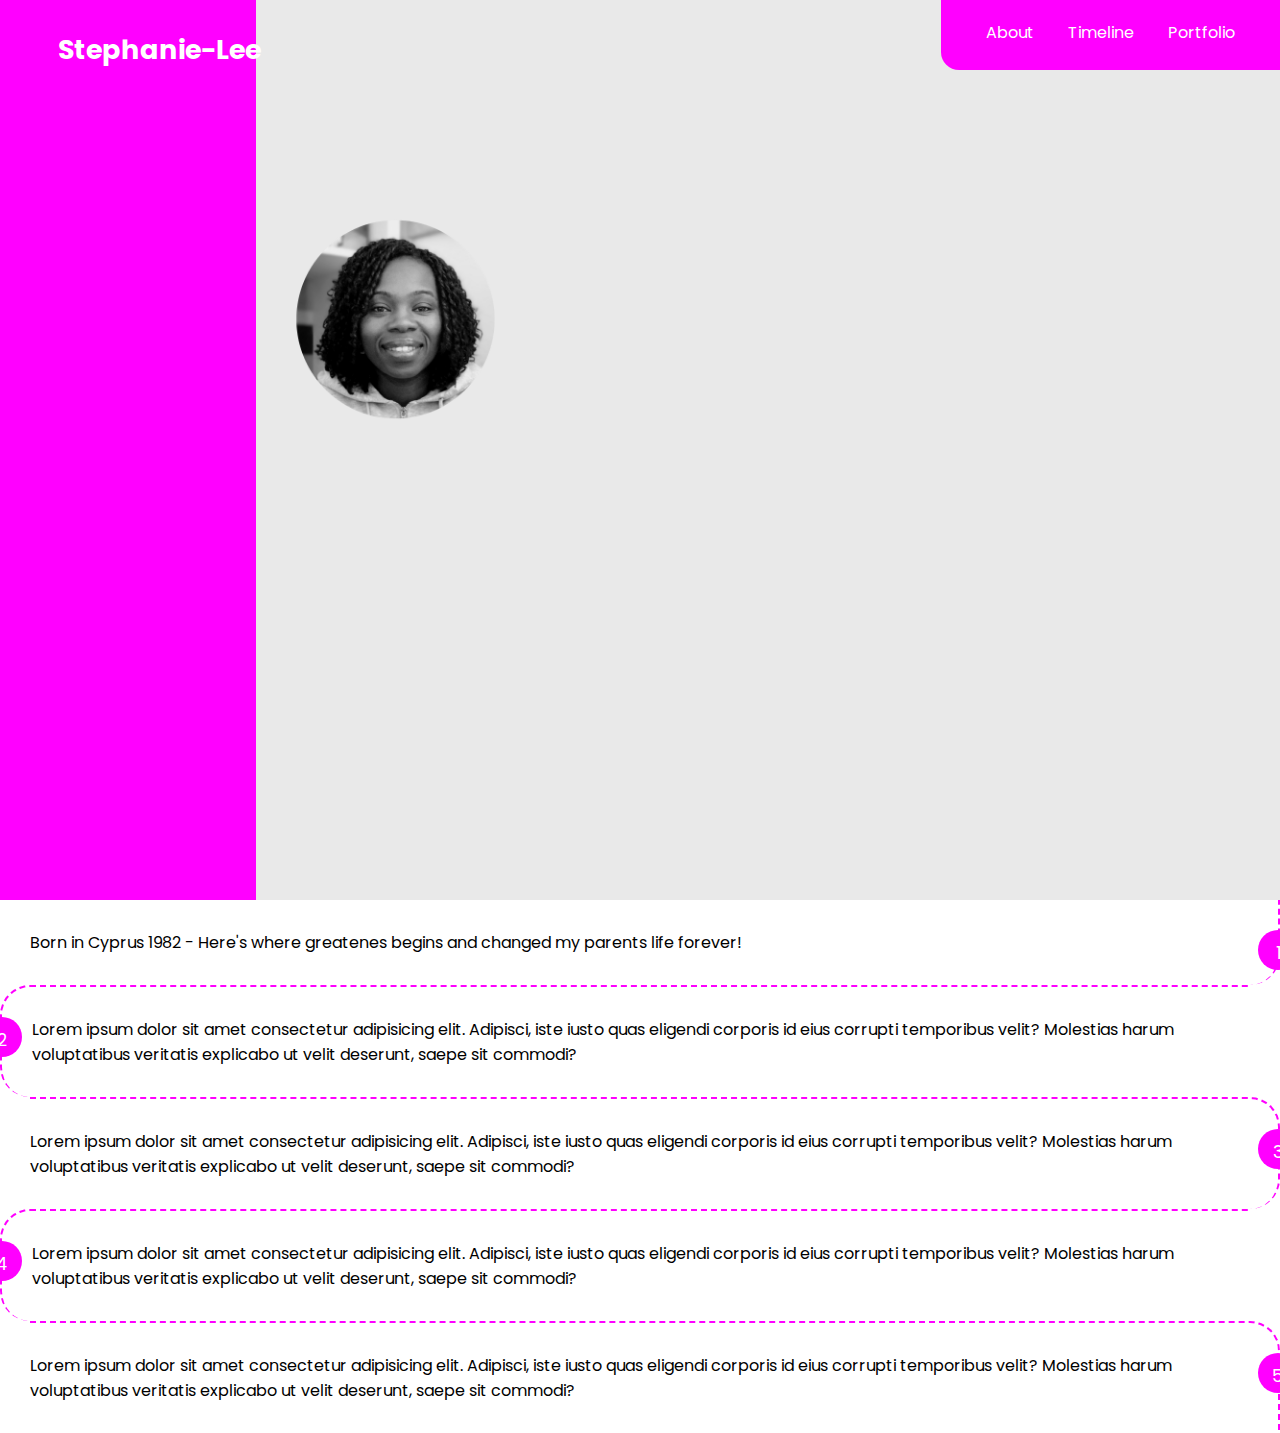
==== index.html @ 44cfae1a "images" ====
<!DOCTYPE html>
<html>
<head>
<meta name="viewpoint" content="with=device-width, initial-scale=1.0">
<title>Stephanie-Lee</title>
<link rel="stylesheet" href="style.css">
</head>
<body>

<div class="header">
<nav>
    <a href="" class="logo">Stephanie-Lee</a>
    <div class="nav-links">
        <ul>
            <li><a href="">About</a></li>
            <li><a href="">Timeline</a></li>
            <li><a href="">Portfolio</a></li>
        </ul>
     </div>
    </nav>

    <div class="left-sidebar"></div>

    <div class="row">
        <div class="left-col">
            <img src="Images/Photo.png" style="float: left; margin-right: 15px;">
        </div>
        <div class="right-col">
        </div>
        </div>
    </div>
</div>
    <div>
    <p>Born in Cyprus 1982 - Here's where greatenes begins and changed my parents life forever!</p>
      <p>Lorem ipsum dolor sit amet consectetur adipisicing elit. Adipisci, iste iusto quas eligendi corporis id eius corrupti temporibus velit? Molestias harum voluptatibus veritatis explicabo ut velit deserunt, saepe sit commodi?</p>
      <p>Lorem ipsum dolor sit amet consectetur adipisicing elit. Adipisci, iste iusto quas eligendi corporis id eius corrupti temporibus velit? Molestias harum voluptatibus veritatis explicabo ut velit deserunt, saepe sit commodi?</p>
      <p>Lorem ipsum dolor sit amet consectetur adipisicing elit. Adipisci, iste iusto quas eligendi corporis id eius corrupti temporibus velit? Molestias harum voluptatibus veritatis explicabo ut velit deserunt, saepe sit commodi?</p>
      <p>Lorem ipsum dolor sit amet consectetur adipisicing elit. Adipisci, iste iusto quas eligendi corporis id eius corrupti temporibus velit? Molestias harum voluptatibus veritatis explicabo ut velit deserunt, saepe sit commodi?</p>
        
      </div>



</body>
</html>
---- style.css ----
@import url('https://fonts.googleapis.com/css2?family=Poppins&display=swap');

body { font-family: 'Poppins', sans-serif; }

*{
  margin: 0;
  padding: 0;
}
.header{
  min-height: 100vh;
  width: 100%;
  background: rgb(233, 233, 233);
  color:#fff;
  position:relative;
}
nav{
  display: flex;
  justify-content: space-between;
  align-items: right;
  position: relative;
  z-index: 1;
}
.logo{
  text-decoration: none;
  color: #fff;
  font-size: 27px;
  font-weight: bold;
  padding-top: 30px;
  padding-left: 4.5%;
}
.nav-links{
  text-align: right;
  background: fuchsia;
  padding: 10px 30px;
  border-bottom-left-radius: 18px;
}
.nav-links ul li{
  list-style: none;
  display: inline-block;
  padding: 10px 15px;
}
.nav-links ul li a{
  color: #fff;
  text-decoration: none;
  font-size: 16px;
}
.left-sidebar{
  width: 20%;
  height: 100%;
  position: absolute;
  left: 0;
  top: 0;
  background: fuchsia;
}
div.pos_right{
  width: 500px;
  margin: auto;
  position: relative;
  left: 50px;

}

.row{
    padding: o 10%;
    display: flex;
    align-items: flex-end;
    justify-content: space-between;
    position: relative;
    margin: 5%;
}

.left-col{
  flex-basis: 40%;
}
.right-col{
  flex-basis: 55%;
}
.left-col img{
  width: 150%;
  height: 90%;
  position: relative;
  cursor: pointer;
}


p {
  border-top: 2px dashed;
  border-color: fuchsia !important;
  margin:0; padding: 30px;
  counter-increment: section;
  position: relative;
}



p:nth-child(even):before {
  content: counter(section);
  right: 100%; 
  margin-right: -20px;
  position: absolute;
  border-radius: 50%;
  padding: 10px;
  height: 20px;
  width: 20px;
  background-color:fuchsia;
  text-align:center;
  color: white;
  font-size: 110%;
}

p:nth-child(odd):before {
  content: counter(section);
  left: 100%; 
  margin-left: -20px;
  position: absolute;
  border-radius: 50%;
  padding: 10px;
  height: 20px;
  width: 20px;
  background-color: fuchsia;
  text-align:center;
  color: white;
  font-size: 110%;
}



p:nth-child(even) {
  border-left: 2px dashed;
  border-top-left-radius: 30px;
  border-bottom-left-radius: 30px;
  margin-right: 30px; 
  padding-right: 0;
}

p:nth-child(odd) {
  border-right: 2px dashed;
  border-top-right-radius: 30px;
  border-bottom-right-radius: 30px;
  margin-left: 30px; 
  padding-left: 0;
}

p:first-child {
  border-top: 0;
  border-top-right-radius:0;
  border-top-left-radius:0;
}

p:last-child {
  border-bottom-right-radius:0;
  border-bottom-left-radius:0;
}
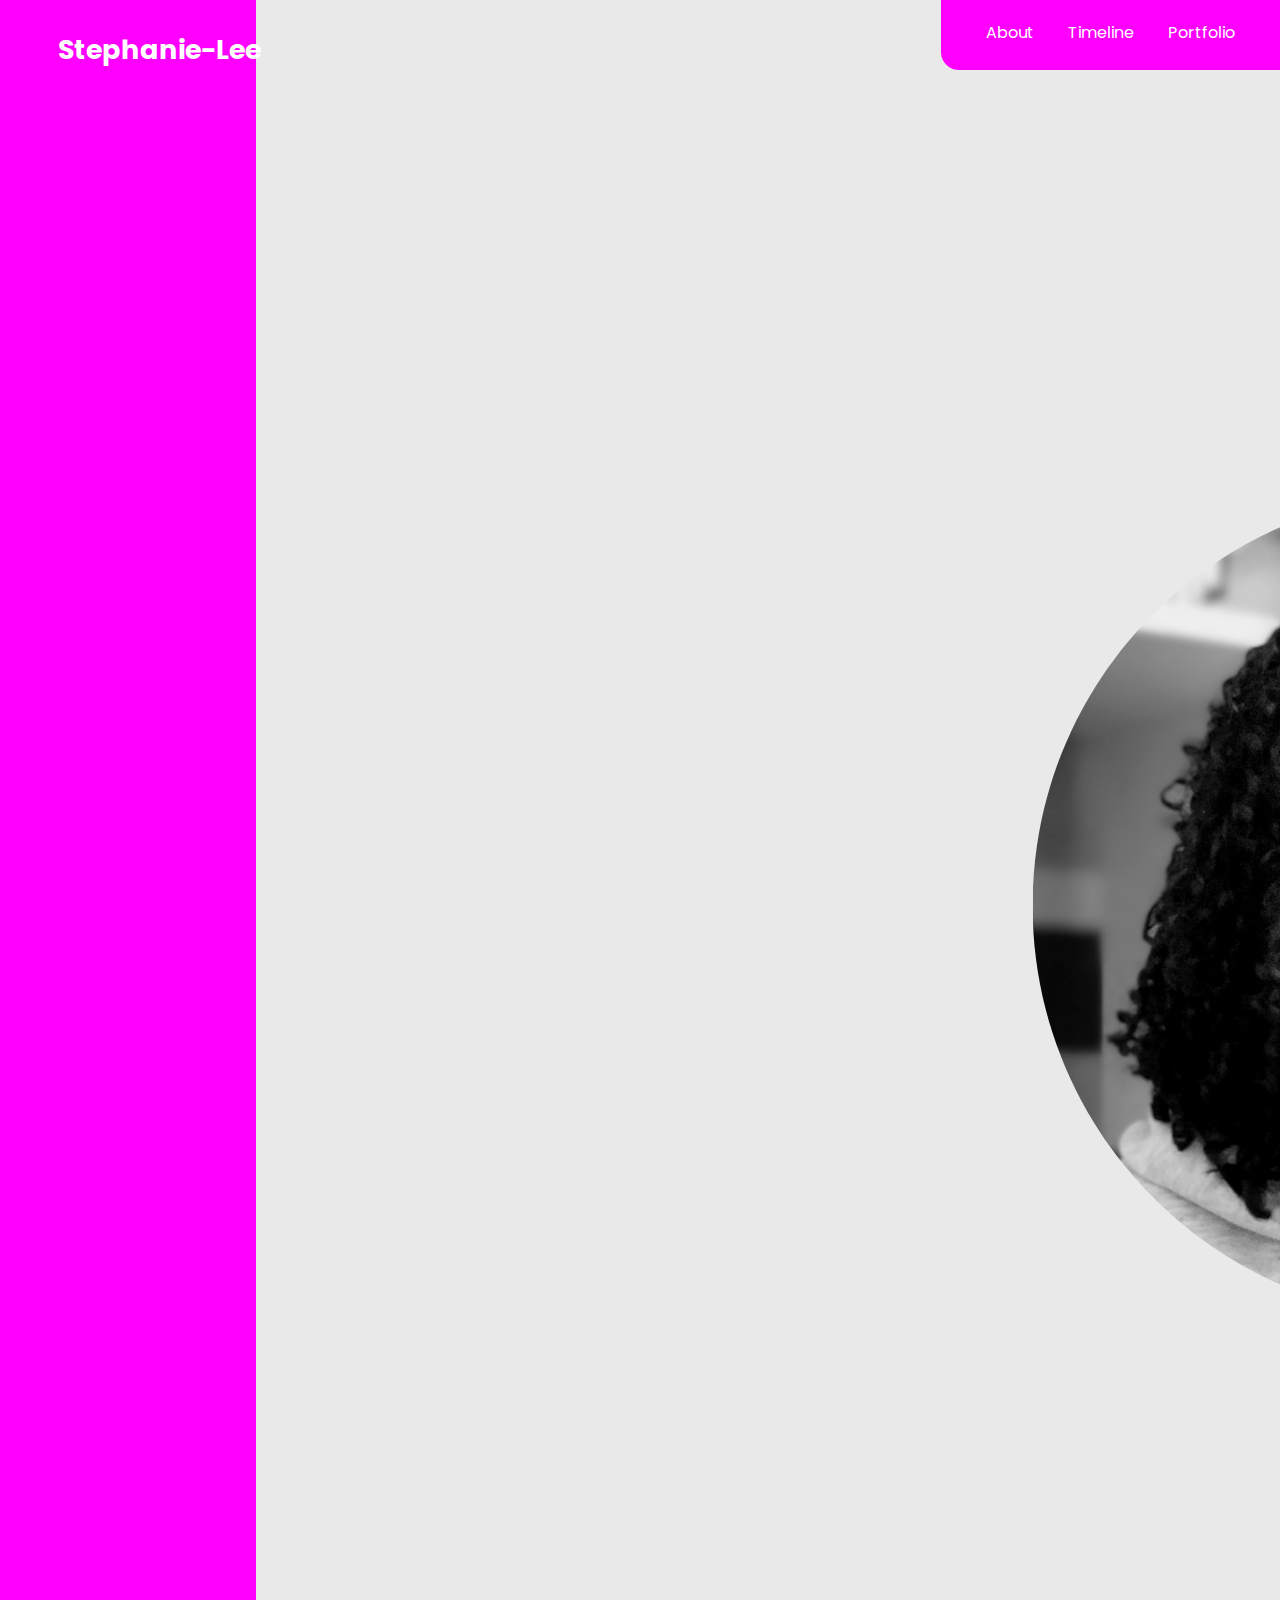
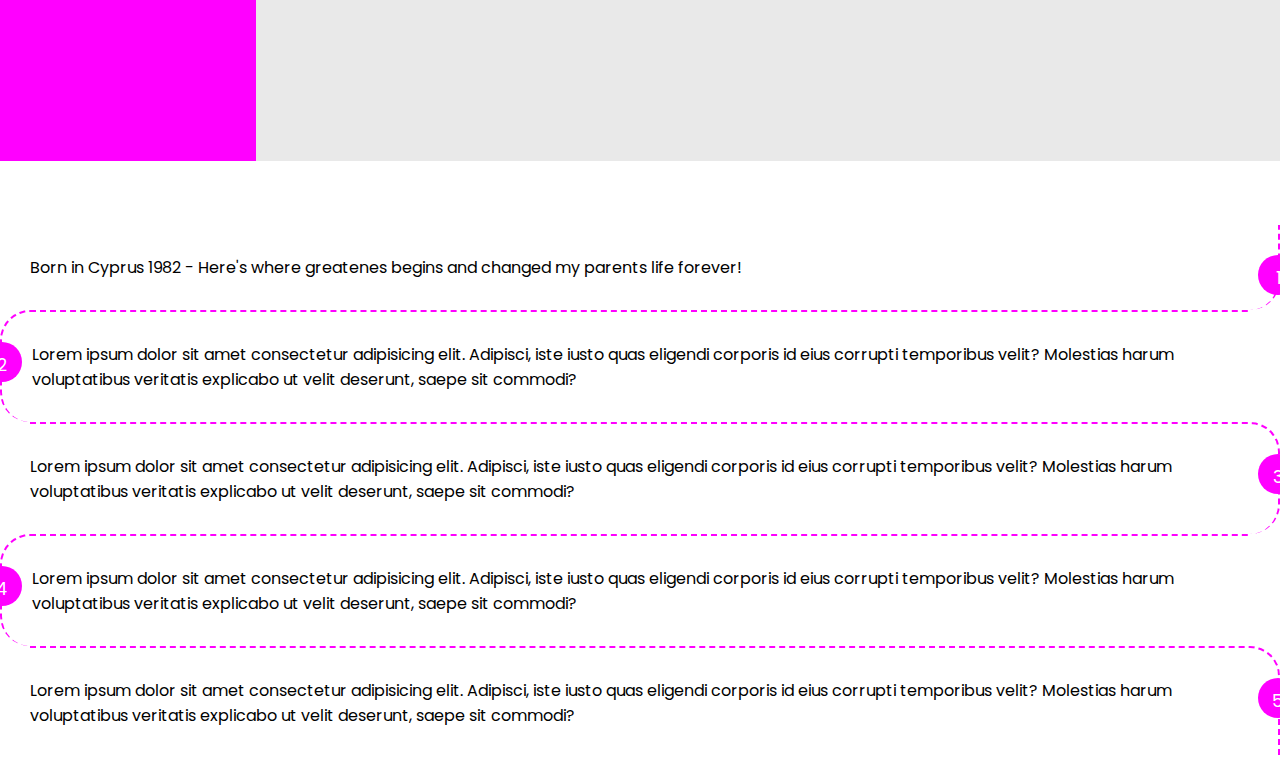
==== commit 0fde6760: "move" ====
--- a/index.html
+++ b/index.html
@@ -22,8 +22,8 @@
     <div class="left-sidebar"></div>
 
     <div class="row">
-        <div class="left-col">
-            <img src="Images/Photo.png" style="float: left; margin-right: 15px;">
+        <div id="left">
+            <img src="Images/Photo.png">
         </div>
         <div class="right-col">
         </div>
--- a/style.css
+++ b/style.css
@@ -75,12 +75,7 @@
 .right-col{
   flex-basis: 55%;
 }
-.left-col img{
-  width: 150%;
-  height: 90%;
-  position: relative;
-  cursor: pointer;
-}
+
 
 
 p {
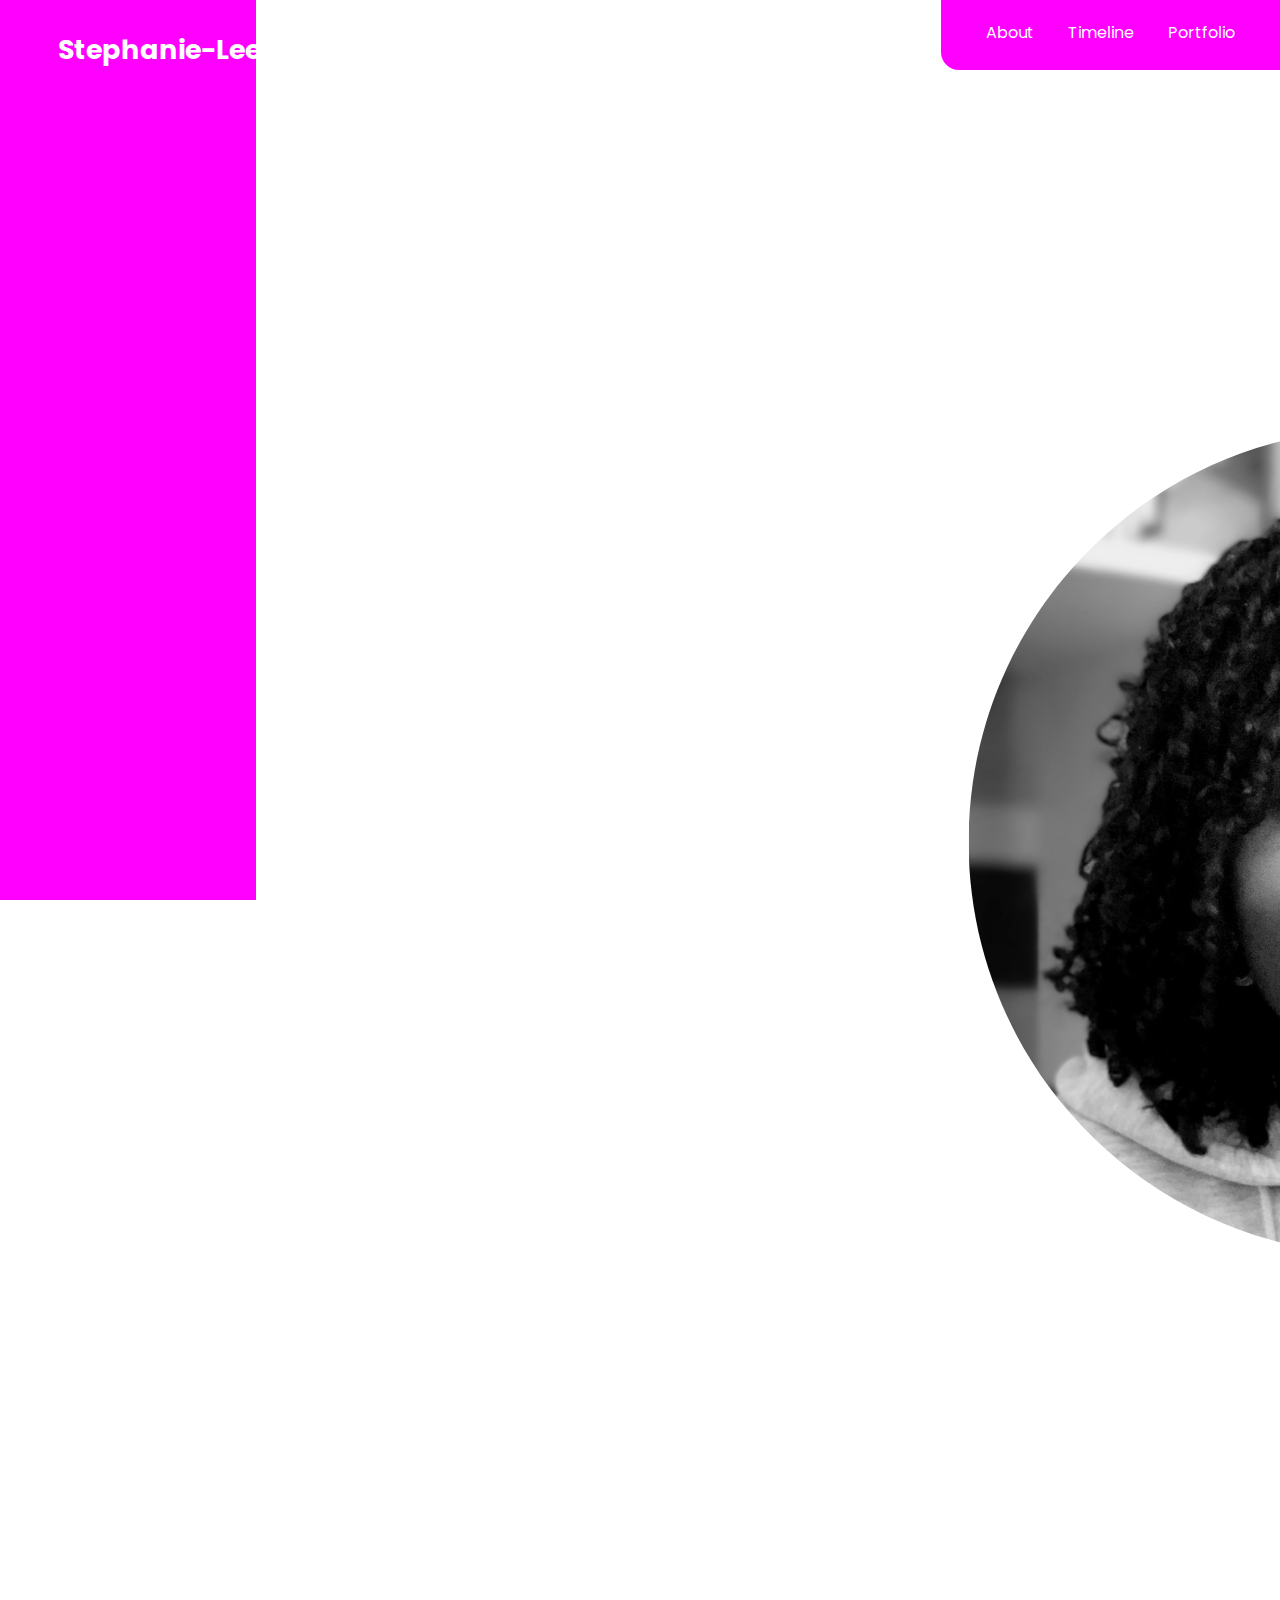
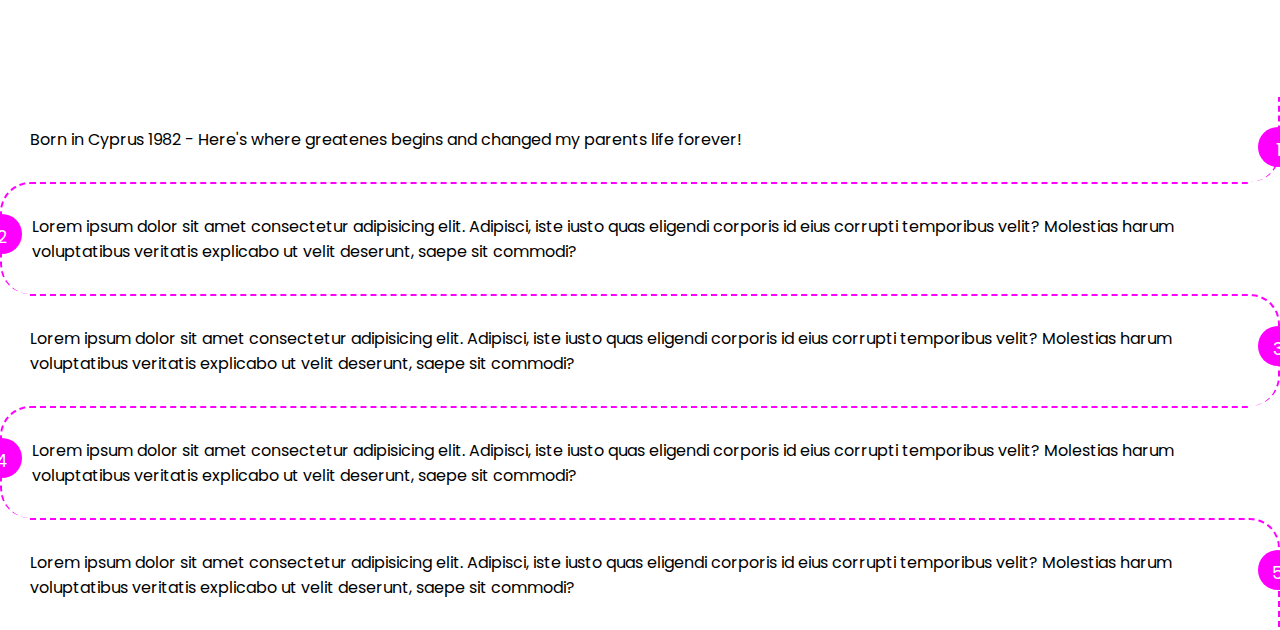
==== commit 1d75f272: "photo" ====
--- a/index.html
+++ b/index.html
@@ -7,7 +7,7 @@
 </head>
 <body>
 
-<div class="header">
+<class="header">
 <nav>
     <a href="" class="logo">Stephanie-Lee</a>
     <div class="nav-links">
@@ -19,16 +19,13 @@
      </div>
     </nav>
 
-    <div class="left-sidebar"></div>
+<div class="left-sidebar"></div>
 
-    <div class="row">
-        <div id="left">
-            <img src="Images/Photo.png">
-        </div>
-        <div class="right-col">
-        </div>
-        </div>
-    </div>
+<div id="left">
+ <img src="Images/Photo.png">
+</div>
+<div class="right-col">
+ </div>
 </div>
     <div>
     <p>Born in Cyprus 1982 - Here's where greatenes begins and changed my parents life forever!</p>
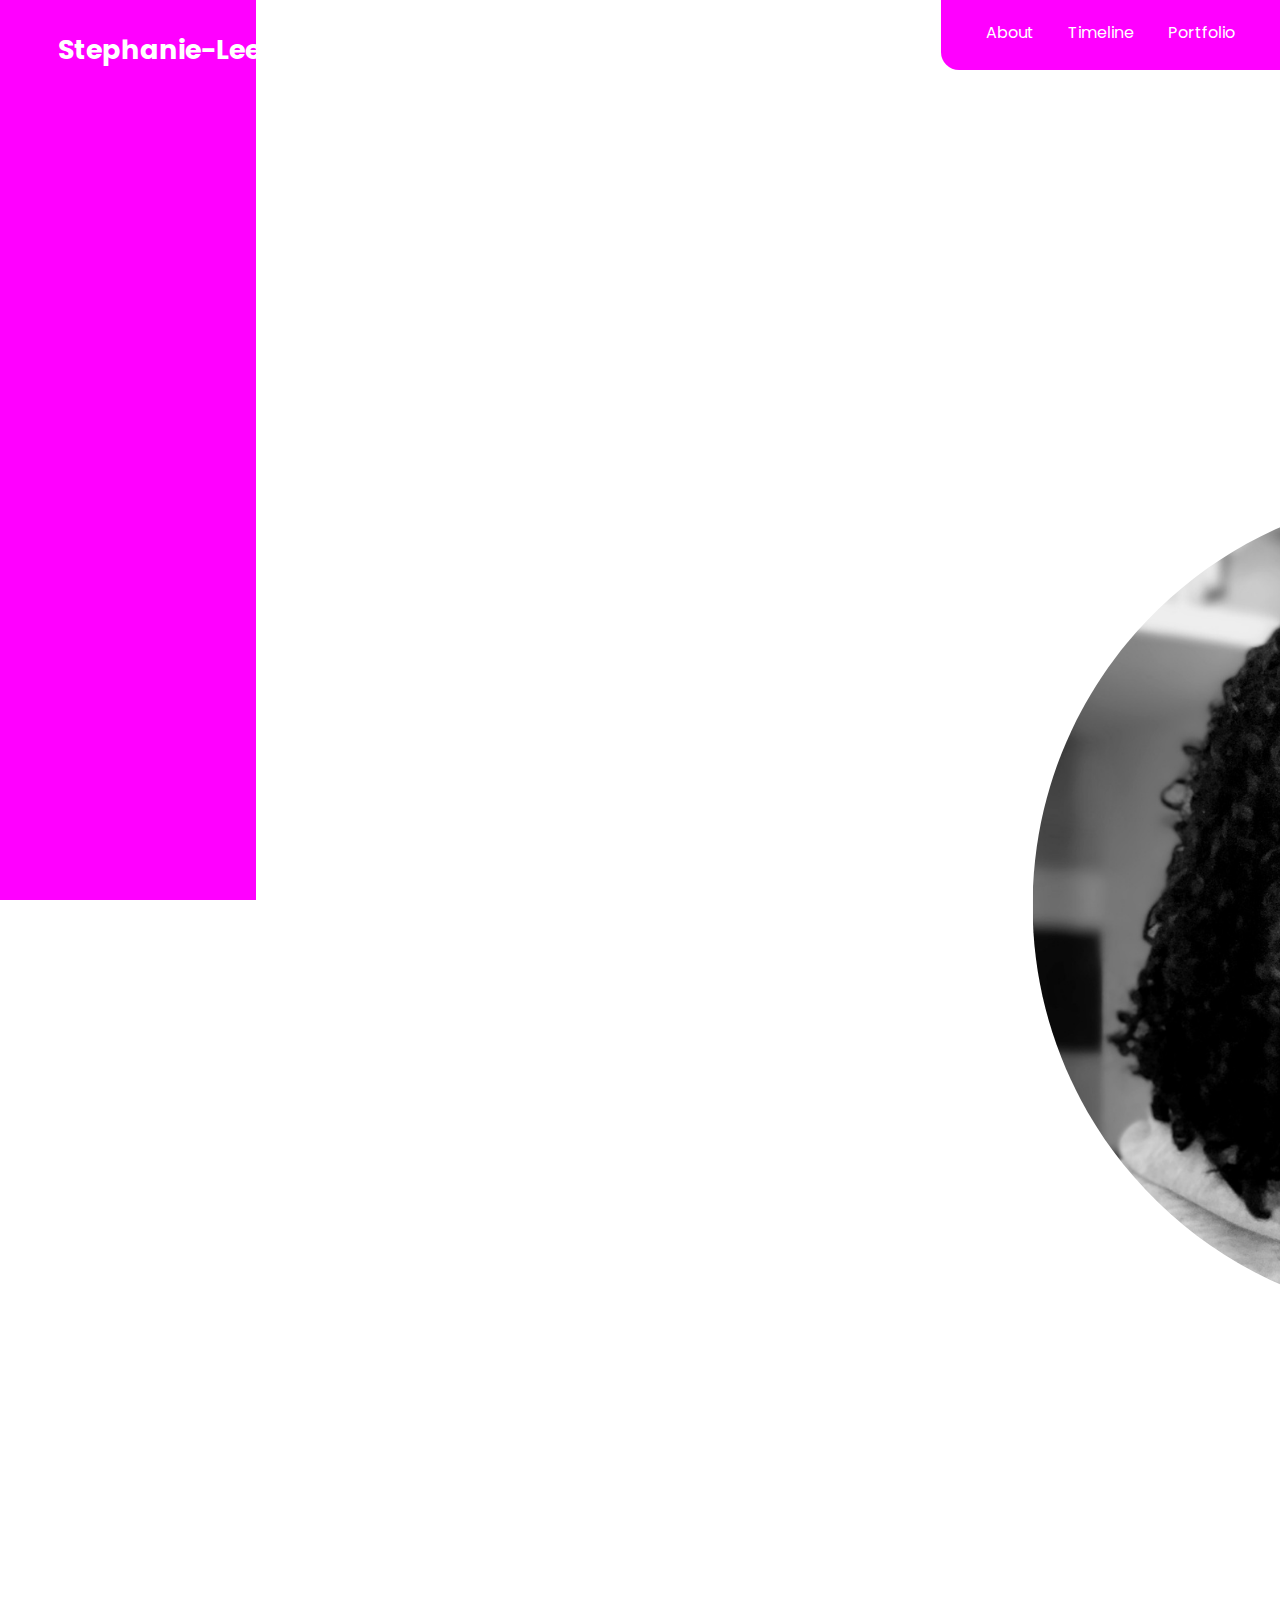
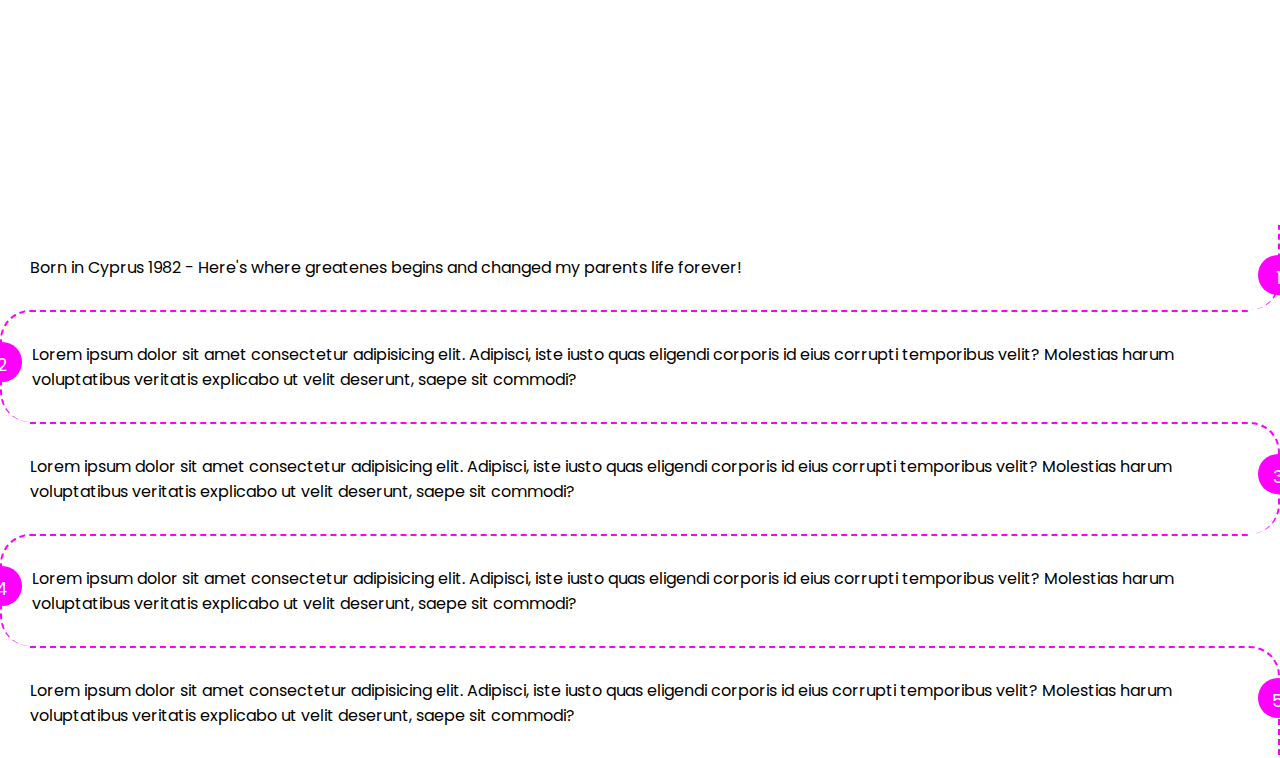
==== commit 6be554d5: "div" ====
--- a/index.html
+++ b/index.html
@@ -21,12 +21,16 @@
 
 <div class="left-sidebar"></div>
 
-<div id="left">
- <img src="Images/Photo.png">
-</div>
+<div class="row">
+    <div class="left-col">
+        <img src="Images/Photo.png">
+    </div>
 <div class="right-col">
+
  </div>
 </div>
+</div>
+
     <div>
     <p>Born in Cyprus 1982 - Here's where greatenes begins and changed my parents life forever!</p>
       <p>Lorem ipsum dolor sit amet consectetur adipisicing elit. Adipisci, iste iusto quas eligendi corporis id eius corrupti temporibus velit? Molestias harum voluptatibus veritatis explicabo ut velit deserunt, saepe sit commodi?</p>
--- a/style.css
+++ b/style.css
@@ -75,7 +75,10 @@
 .right-col{
   flex-basis: 55%;
 }
-
+.left-col{
+  width: 80%;
+  cursor: pointer;
+}
 
 
 p {
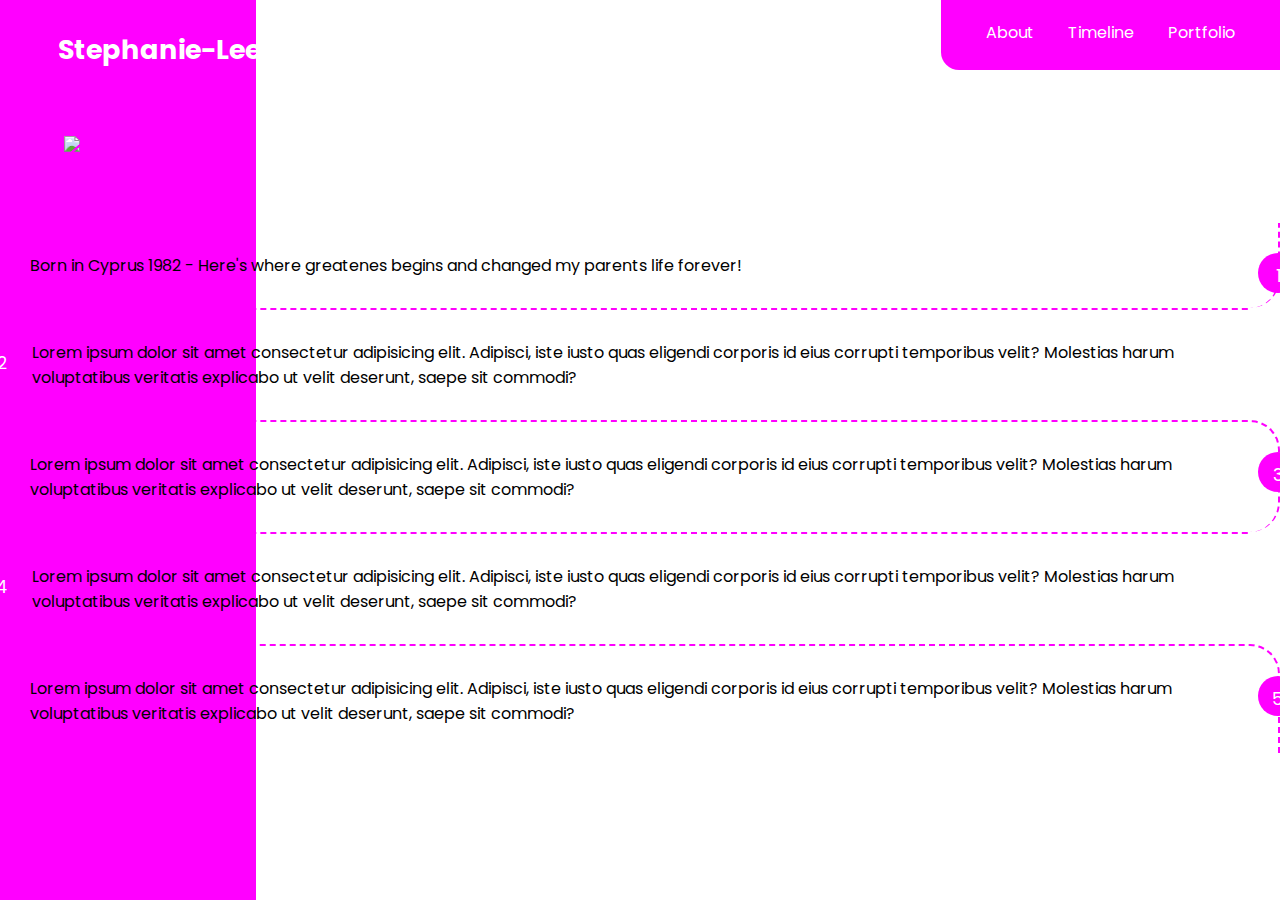
==== commit 9cf39ec2: "photo" ====
--- a/index.html
+++ b/index.html
@@ -23,7 +23,7 @@
 
 <div class="row">
     <div class="left-col">
-        <img src="Images/Photo.png">
+        <img src="Images/Steph.png">
     </div>
 <div class="right-col">
 
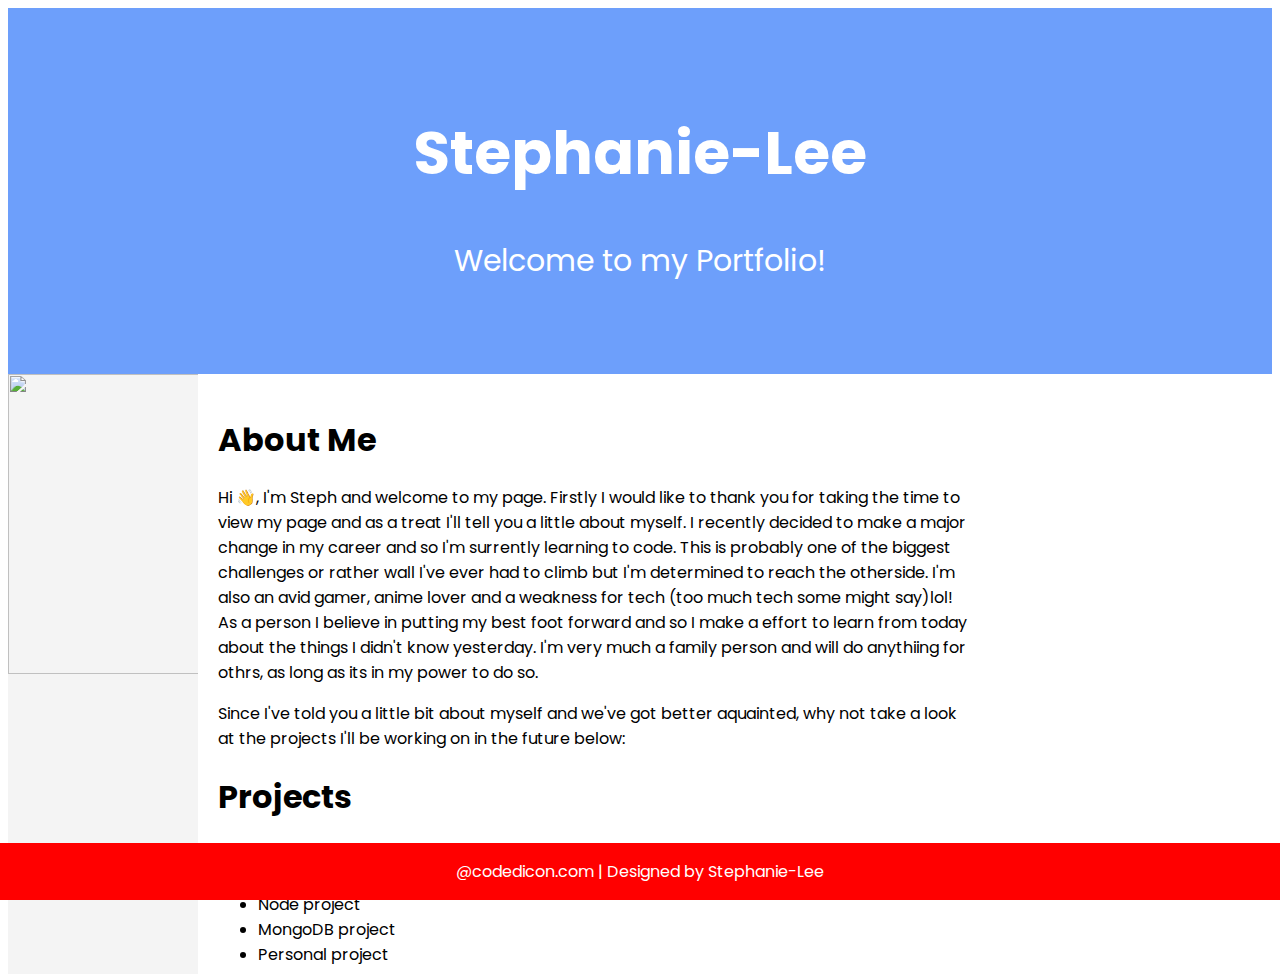
==== commit f2b942ac: "saves" ====
--- a/index.html
+++ b/index.html
@@ -1,46 +1,44 @@
 <!DOCTYPE html>
-<html>
+<html lang="en">
 <head>
-<meta name="viewpoint" content="with=device-width, initial-scale=1.0">
+<meta charset="utf-8">
+<meta name="viewport" content="width=device-width, initial-scale=1">
 <title>Stephanie-Lee</title>
+<link rel="shortcut icon" href="images/favicon.ico">
 <link rel="stylesheet" href="style.css">
 </head>
 <body>
-
-<class="header">
-<nav>
-    <a href="" class="logo">Stephanie-Lee</a>
-    <div class="nav-links">
-        <ul>
-            <li><a href="">About</a></li>
-            <li><a href="">Timeline</a></li>
-            <li><a href="">Portfolio</a></li>
-        </ul>
-     </div>
-    </nav>
-
-<div class="left-sidebar"></div>
-
-<div class="row">
-    <div class="left-col">
-        <img src="Images/Steph.png">
-    </div>
-<div class="right-col">
-
- </div>
+<div class="header">
+  <h1>Stephanie-Lee</h1>
+    <p>Welcome to my Portfolio!</p>
+</div>
+<div class="side-bar">
+    <img src="images/profile-img.png">
+</div>
+<div class="main">
+<section>
+<div class="text">
+    <h1>About Me</h1>
+    <p>Hi 👋, I'm Steph and welcome to my page. Firstly I would like to thank you for taking the time to view my page and as a treat I'll tell you a little about myself. I recently decided to make a major change in my career and so I'm surrently learning to code. This is probably one of the biggest challenges or rather wall I've ever had to climb but I'm determined to reach the otherside. I'm also an avid gamer, anime lover and a weakness for tech (too much tech some might say)lol!
+        As a person I believe in putting my best foot forward and so I make a effort to learn from today about the things I didn't know yesterday. I'm very much a family person and will do anythiing for othrs, as long as its in my power to do so.</p>
+    <p>Since I've told you a little bit about myself and we've got better aquainted, why not take a look at the projects I'll be working on in the future below:</p>
+ 
+<div class="projects">
+<h1>Projects</h1>
+    <ul>
+        <li>JavaScript group project</li>
+        <li>React project</li>
+        <li>Node project</li>
+        <li>MongoDB project</li>
+        <li>Personal project</li>
+    </ul>
 </div>
 </div>
+</section>
 
-    <div>
-    <p>Born in Cyprus 1982 - Here's where greatenes begins and changed my parents life forever!</p>
-      <p>Lorem ipsum dolor sit amet consectetur adipisicing elit. Adipisci, iste iusto quas eligendi corporis id eius corrupti temporibus velit? Molestias harum voluptatibus veritatis explicabo ut velit deserunt, saepe sit commodi?</p>
-      <p>Lorem ipsum dolor sit amet consectetur adipisicing elit. Adipisci, iste iusto quas eligendi corporis id eius corrupti temporibus velit? Molestias harum voluptatibus veritatis explicabo ut velit deserunt, saepe sit commodi?</p>
-      <p>Lorem ipsum dolor sit amet consectetur adipisicing elit. Adipisci, iste iusto quas eligendi corporis id eius corrupti temporibus velit? Molestias harum voluptatibus veritatis explicabo ut velit deserunt, saepe sit commodi?</p>
-      <p>Lorem ipsum dolor sit amet consectetur adipisicing elit. Adipisci, iste iusto quas eligendi corporis id eius corrupti temporibus velit? Molestias harum voluptatibus veritatis explicabo ut velit deserunt, saepe sit commodi?</p>
-        
-      </div>
-
-
-
+<div class="footer">
+    <p>@codedicon.com | Designed by Stephanie-Lee</p>
+ 
+  </div>
 </body>
 </html>--- a/style.css
+++ b/style.css
@@ -2,150 +2,45 @@
 
 body { font-family: 'Poppins', sans-serif; }
 
-*{
-  margin: 0;
-  padding: 0;
+.header {
+  padding: 60px;
+  text-align: center;
+  background: rgb(109, 159, 251);
+  color: white;
+  font-size: 30px;
 }
-.header{
-  min-height: 100vh;
-  width: 100%;
-  background: rgb(233, 233, 233);
-  color:#fff;
-  position:relative;
+.side-bar {
+  float: left;
+    width: 15%;
+    height: 600px; 
+    background: rgb(244, 244, 244);
+    /*padding: 20px;*/
+  }
+  img {
+    width: 300px;
+    height: 300px;
+    object-fit: cover;
+  }
+
+.main {
+  display: flex;
 }
-nav{
-  display: flex;
-  justify-content: space-between;
-  align-items: right;
-  position: relative;
-  z-index: 1;
-}
-.logo{
-  text-decoration: none;
-  color: #fff;
-  font-size: 27px;
-  font-weight: bold;
-  padding-top: 30px;
-  padding-left: 4.5%;
-}
-.nav-links{
-  text-align: right;
-  background: fuchsia;
-  padding: 10px 30px;
-  border-bottom-left-radius: 18px;
-}
-.nav-links ul li{
-  list-style: none;
-  display: inline-block;
-  padding: 10px 15px;
-}
-.nav-links ul li a{
-  color: #fff;
-  text-decoration: none;
+
+.text {
+  float: left;
+  padding: 20px;
+  width: 70%;
+  background-color: white;
+  height: 300px; 
   font-size: 16px;
 }
-.left-sidebar{
-  width: 20%;
-  height: 100%;
-  position: absolute;
+
+.footer {
+  position: fixed;
   left: 0;
-  top: 0;
-  background: fuchsia;
-}
-div.pos_right{
-  width: 500px;
-  margin: auto;
-  position: relative;
-  left: 50px;
-
-}
-
-.row{
-    padding: o 10%;
-    display: flex;
-    align-items: flex-end;
-    justify-content: space-between;
-    position: relative;
-    margin: 5%;
-}
-
-.left-col{
-  flex-basis: 40%;
-}
-.right-col{
-  flex-basis: 55%;
-}
-.left-col{
-  width: 80%;
-  cursor: pointer;
-}
-
-
-p {
-  border-top: 2px dashed;
-  border-color: fuchsia !important;
-  margin:0; padding: 30px;
-  counter-increment: section;
-  position: relative;
-}
-
-
-
-p:nth-child(even):before {
-  content: counter(section);
-  right: 100%; 
-  margin-right: -20px;
-  position: absolute;
-  border-radius: 50%;
-  padding: 10px;
-  height: 20px;
-  width: 20px;
-  background-color:fuchsia;
-  text-align:center;
+  bottom: 0;
+  width: 100%;
+  background-color: red;
   color: white;
-  font-size: 110%;
-}
-
-p:nth-child(odd):before {
-  content: counter(section);
-  left: 100%; 
-  margin-left: -20px;
-  position: absolute;
-  border-radius: 50%;
-  padding: 10px;
-  height: 20px;
-  width: 20px;
-  background-color: fuchsia;
-  text-align:center;
-  color: white;
-  font-size: 110%;
-}
-
-
-
-p:nth-child(even) {
-  border-left: 2px dashed;
-  border-top-left-radius: 30px;
-  border-bottom-left-radius: 30px;
-  margin-right: 30px; 
-  padding-right: 0;
-}
-
-p:nth-child(odd) {
-  border-right: 2px dashed;
-  border-top-right-radius: 30px;
-  border-bottom-right-radius: 30px;
-  margin-left: 30px; 
-  padding-left: 0;
-}
-
-p:first-child {
-  border-top: 0;
-  border-top-right-radius:0;
-  border-top-left-radius:0;
-}
-
-p:last-child {
-  border-bottom-right-radius:0;
-  border-bottom-left-radius:0;
+  text-align: center;
 }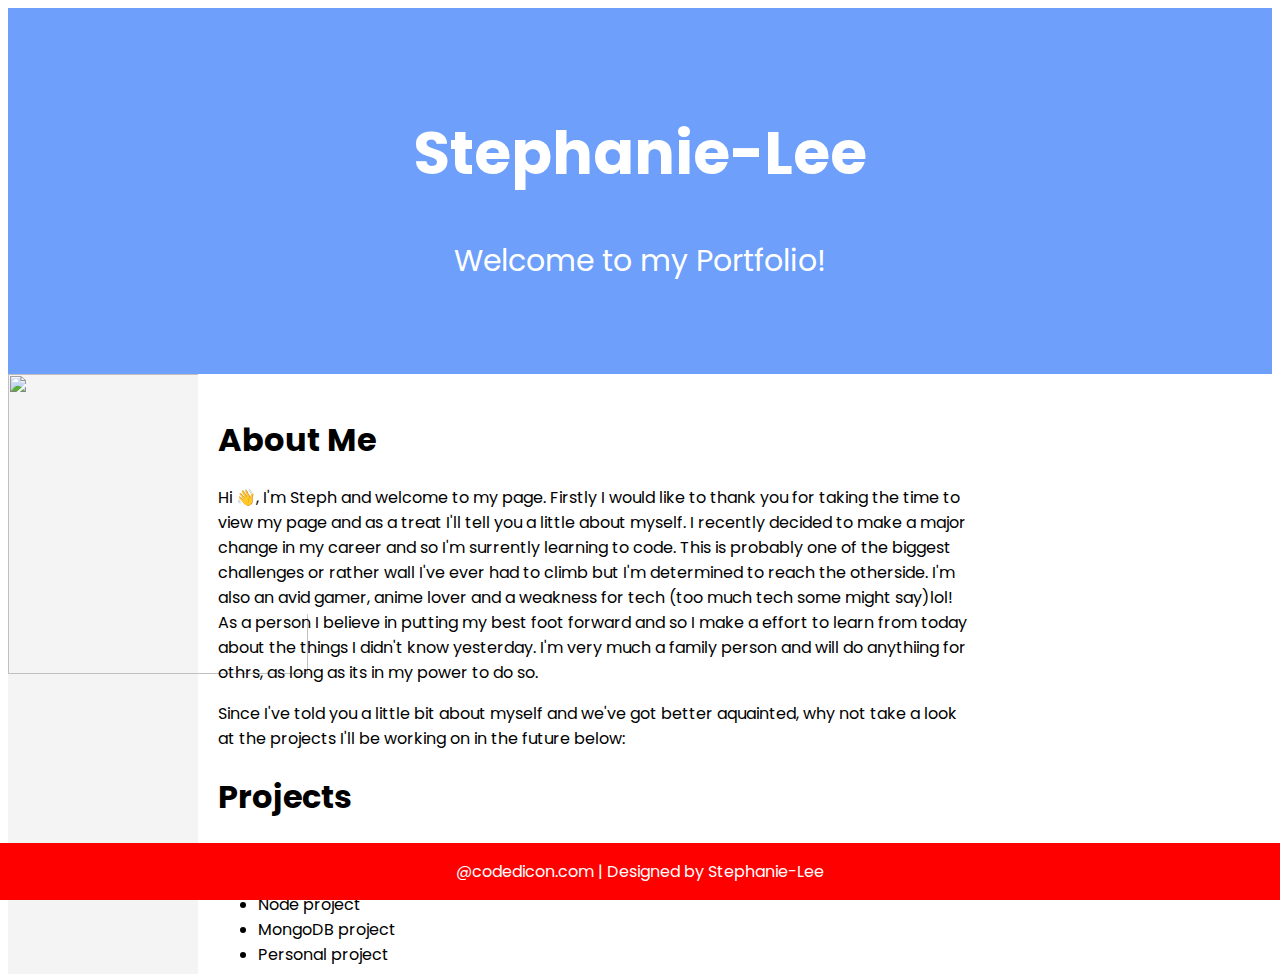
==== commit cadca6c9: "change" ====
--- a/index.html
+++ b/index.html
@@ -5,7 +5,7 @@
 <meta name="viewport" content="width=device-width, initial-scale=1">
 <title>Stephanie-Lee</title>
 <link rel="shortcut icon" href="images/favicon.ico">
-<link rel="stylesheet" href="style.css">
+<link rel="stylesheet" href="styles/main.css">
 </head>
 <body>
 <div class="header">
--- a/styles/main.css
+++ b/styles/main.css
@@ -0,0 +1,46 @@
+@import url('https://fonts.googleapis.com/css2?family=Poppins&display=swap');
+
+body { font-family: 'Poppins', sans-serif; }
+
+.header {
+  padding: 60px;
+  text-align: center;
+  background: rgb(109, 159, 251);
+  color: white;
+  font-size: 30px;
+}
+.side-bar {
+  float: left;
+    width: 15%;
+    height: 600px; 
+    background: rgb(244, 244, 244);
+    /*padding: 20px;*/
+  }
+  img {
+    width: 300px;
+    height: 300px;
+    object-fit: cover;
+  }
+
+.main {
+  display: flex;
+}
+
+.text {
+  float: left;
+  padding: 20px;
+  width: 70%;
+  background-color: white;
+  height: 200px; 
+  font-size: 16px;
+}
+
+.footer {
+  position: fixed;
+  left: 0;
+  bottom: 0;
+  width: 100%;
+  background-color: red;
+  color: white;
+  text-align: center;
+}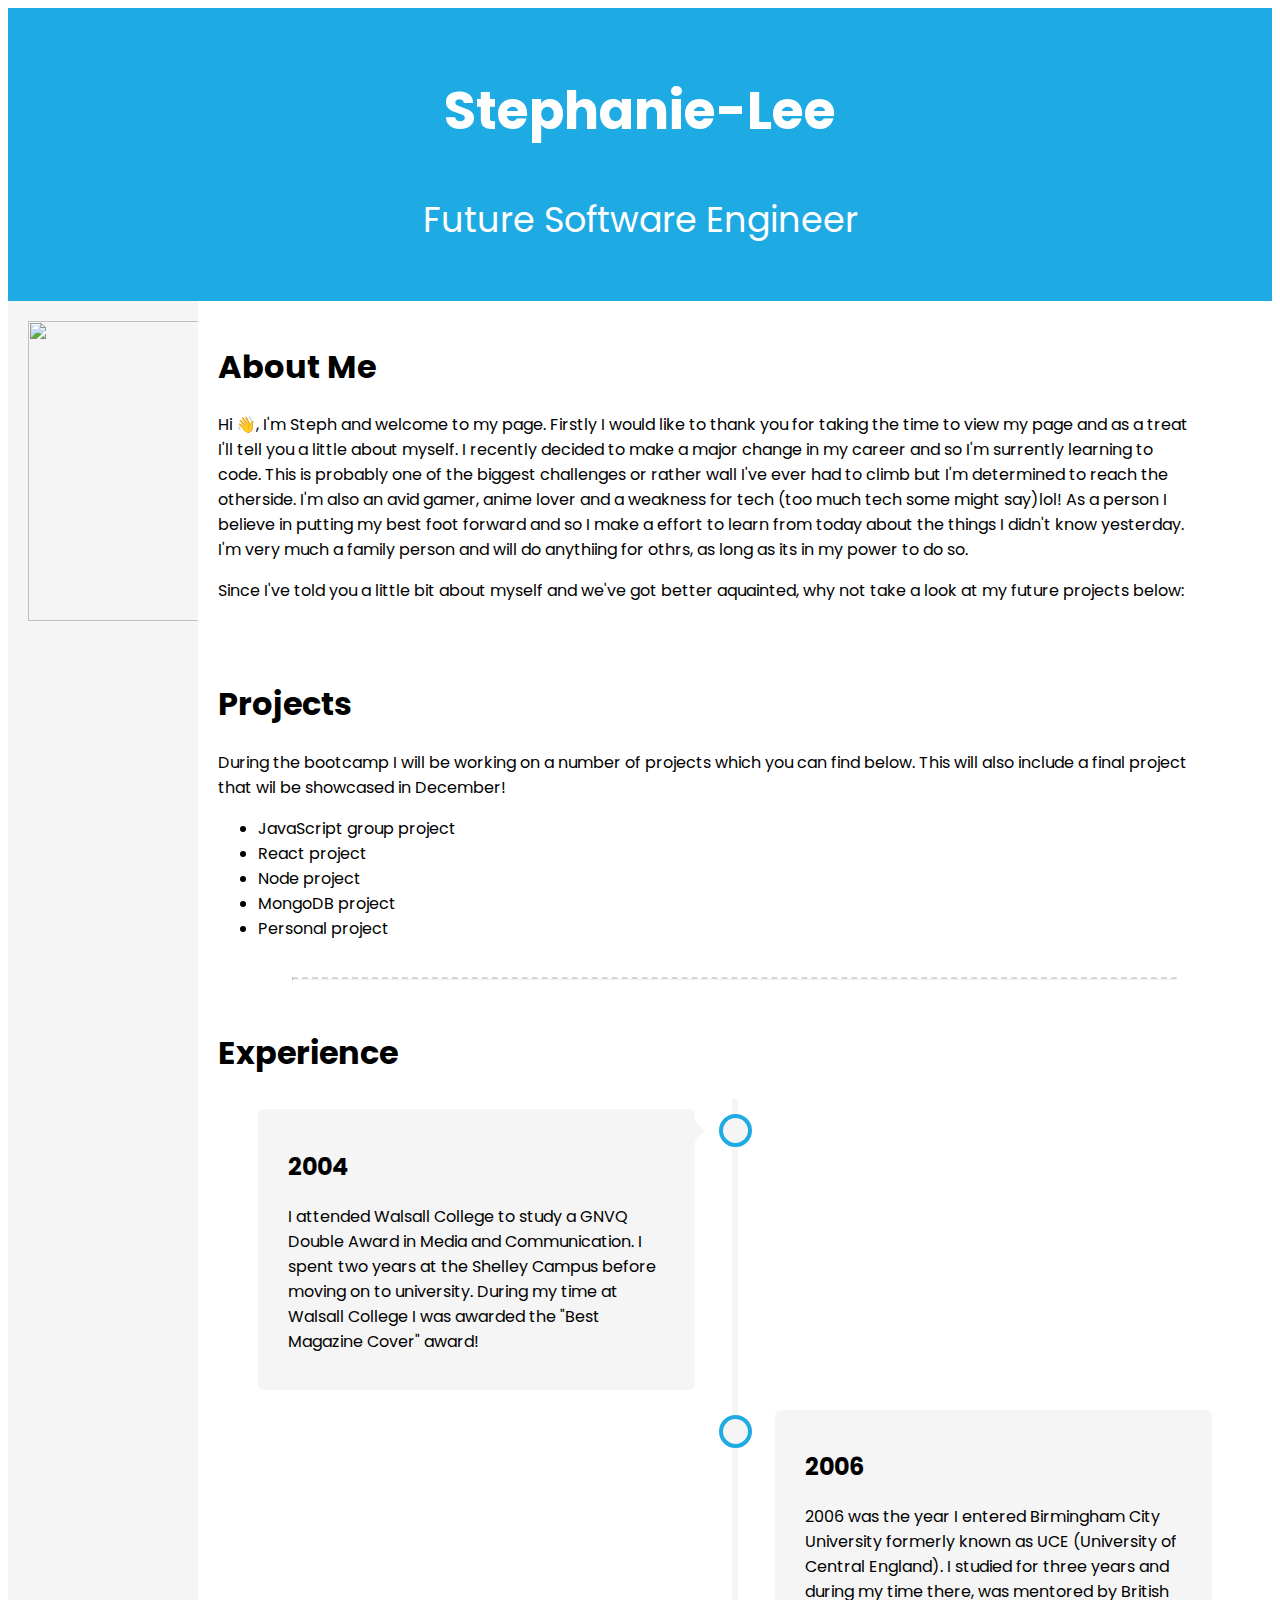
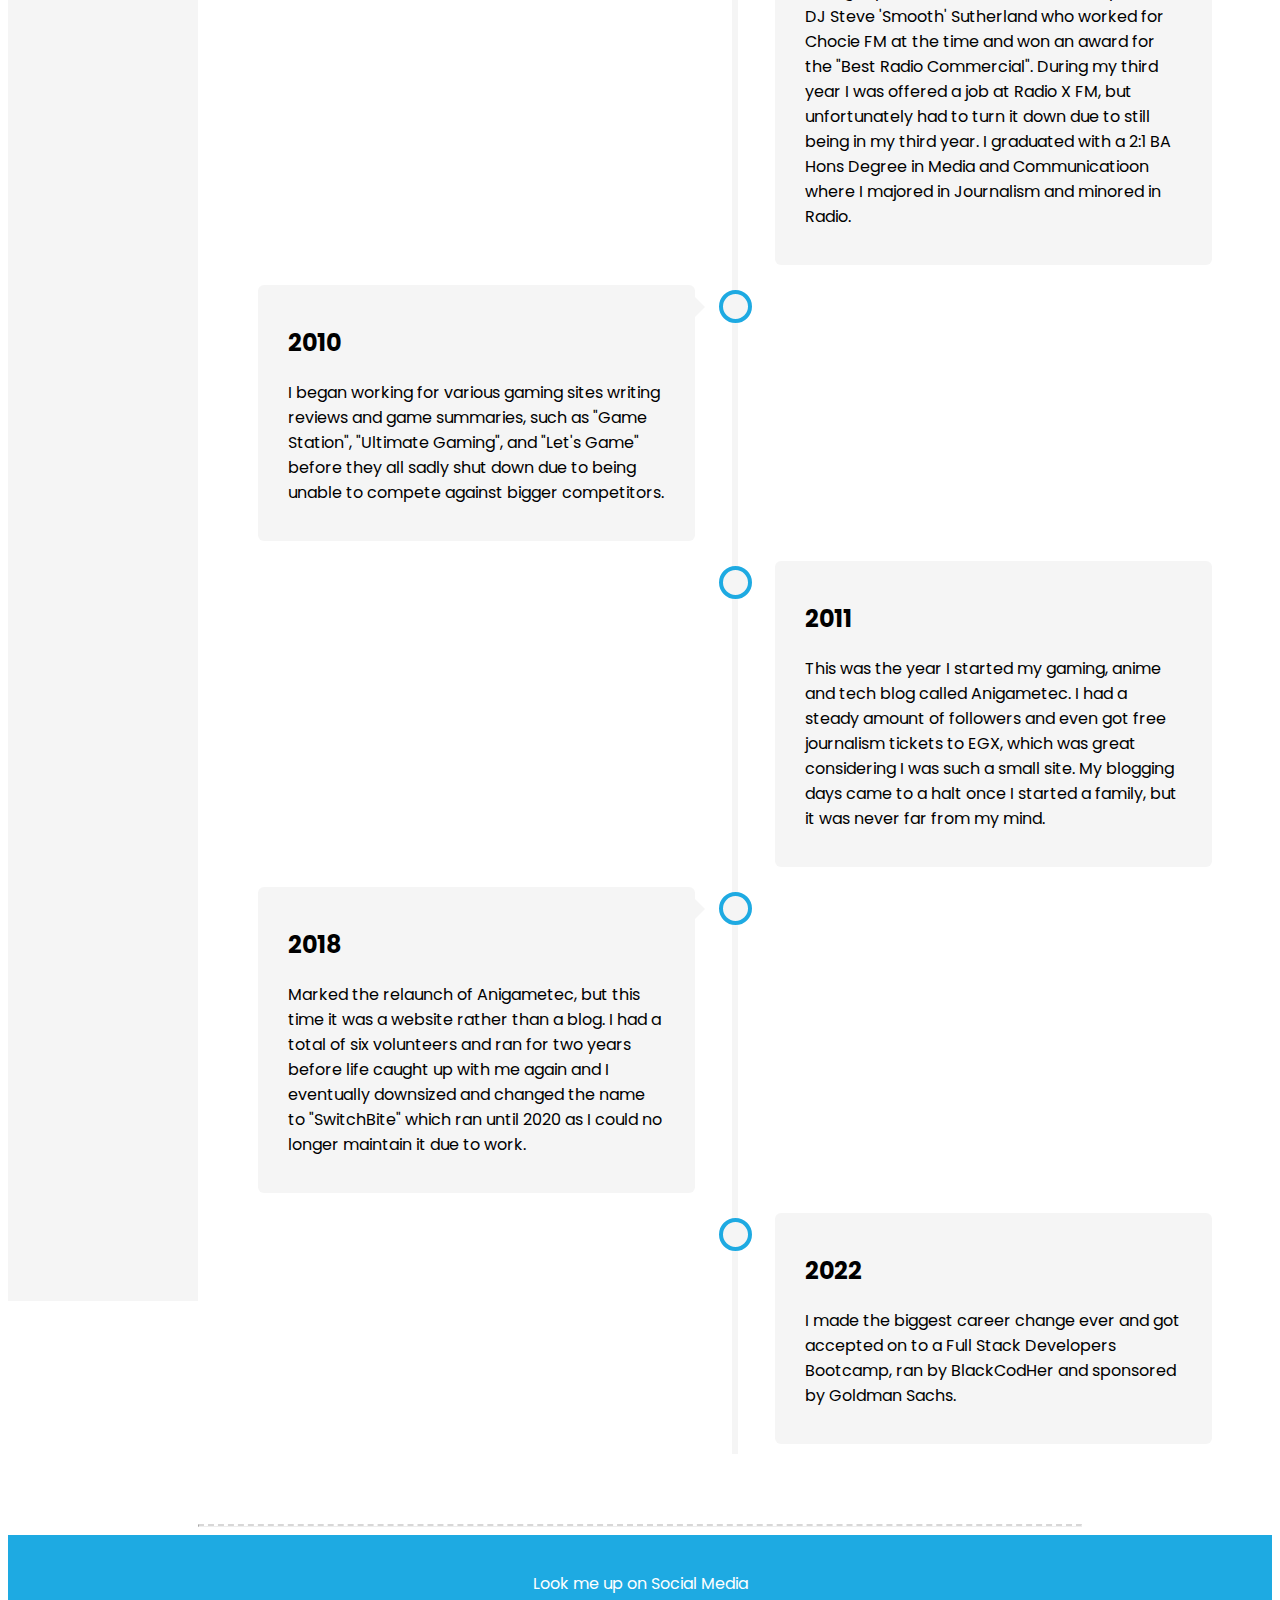
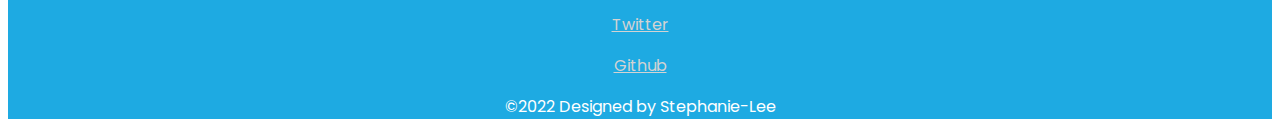
==== commit 772cf160: "website" ====
--- a/index.html
+++ b/index.html
@@ -8,37 +8,88 @@
 <link rel="stylesheet" href="styles/main.css">
 </head>
 <body>
-<div class="header">
-  <h1>Stephanie-Lee</h1>
-    <p>Welcome to my Portfolio!</p>
-</div>
-<div class="side-bar">
-    <img src="images/profile-img.png">
-</div>
-<div class="main">
+<header>
+  <h2>Stephanie-Lee</h2>
+    <p>Future Software Engineer</p>
+</header>
 <section>
-<div class="text">
-    <h1>About Me</h1>
-    <p>Hi 👋, I'm Steph and welcome to my page. Firstly I would like to thank you for taking the time to view my page and as a treat I'll tell you a little about myself. I recently decided to make a major change in my career and so I'm surrently learning to code. This is probably one of the biggest challenges or rather wall I've ever had to climb but I'm determined to reach the otherside. I'm also an avid gamer, anime lover and a weakness for tech (too much tech some might say)lol!
-        As a person I believe in putting my best foot forward and so I make a effort to learn from today about the things I didn't know yesterday. I'm very much a family person and will do anythiing for othrs, as long as its in my power to do so.</p>
-    <p>Since I've told you a little bit about myself and we've got better aquainted, why not take a look at the projects I'll be working on in the future below:</p>
- 
-<div class="projects">
-<h1>Projects</h1>
-    <ul>
-        <li>JavaScript group project</li>
-        <li>React project</li>
-        <li>Node project</li>
-        <li>MongoDB project</li>
-        <li>Personal project</li>
-    </ul>
-</div>
-</div>
+    <nav>
+        <img src="images/profile-img.png">  
+    </nav>
+    <article-1>
+        <h1>About Me</h1>
+        <p>Hi 👋, I'm Steph and welcome to my page. Firstly I would like to thank you for taking the time to view my page and as a treat I'll tell you a little about myself. I recently decided to make a major change in my career and so I'm surrently learning to code. This is probably one of the biggest challenges or rather wall I've ever had to climb but I'm determined to reach the otherside. I'm also an avid gamer, anime lover and a weakness for tech (too much tech some might say)lol!
+            As a person I believe in putting my best foot forward and so I make a effort to learn from today about the things I didn't know yesterday. I'm very much a family person and will do anythiing for othrs, as long as its in my power to do so.</p>
+        <p>Since I've told you a little bit about myself and we've got better aquainted, why not take a look at my future projects below:</p>
+</article-1>
+<article-2>
+        <h1>Projects</h1>
+        <p>During the bootcamp I will be working on a number of projects which you can find below. This will also include a final project that wil be showcased in December!</p>
+        <ul>
+            <li>JavaScript group project</li>
+            <li>React project</li>
+            <li>Node project</li>
+            <li>MongoDB project</li>
+            <li>Personal project</li>
+        </ul>      
+</article-2>
+<hr class="dashed">
+<article-3>
+        <h1>Experience</h1>
+    <div class="timeline">
+    <div class="container left">
+      <div class="content">
+        <h2>2004</h2>
+        <p>I attended Walsall College to study a GNVQ Double Award in Media and Communication. I spent two years at the Shelley Campus before moving on to university. During my time at Walsall College I was awarded the "Best Magazine Cover" award!</p>
+      </div>
+    </div>
+    <div class="container right">
+      <div class="content">
+        <h2>2006</h2>
+        <p>2006 was the year I entered Birmingham City University formerly known as UCE (University of Central England). I studied for three years and during my time there, was mentored by British DJ Steve 'Smooth' Sutherland who worked for Chocie FM at the time and won an award for the "Best Radio Commercial". During my third year I was offered a job at Radio X FM, but unfortunately had to turn it down due to still being in my third year. I graduated with a 2:1 BA Hons Degree in Media and Communicatioon where I majored in Journalism and minored in Radio.</p>
+      </div>
+    </div>
+    <div class="container left">
+      <div class="content">
+        <h2>2010</h2>
+        <p>I began working for various gaming sites writing reviews and game summaries, such as "Game Station", "Ultimate Gaming", and "Let's Game" before they all sadly shut down due to being unable to compete against bigger competitors.</p>
+      </div>
+    </div>
+    <div class="container right">
+      <div class="content">
+        <h2>2011</h2>
+        <p>This was the year I started my gaming, anime and tech blog called Anigametec. I had a steady amount of followers and even got free journalism tickets to EGX, which was great considering I was such a small site. My blogging days came to a halt once I started a family, but it was never far from my mind.</p>
+      </div>
+    </div>
+    <div class="container left">
+      <div class="content">
+        <h2>2018</h2>
+        <p>Marked the relaunch of Anigametec, but this time it was a website rather than a blog. I had a total of six volunteers and ran for two years before life caught up with me again and I eventually downsized and changed the name to "SwitchBite" which ran until 2020 as I could no longer maintain it due to work.</p>
+      </div>
+    </div>
+    <div class="container right">
+      <div class="content">
+        <h2>2022</h2>
+        <p>I made the biggest career change ever and got accepted on to a Full Stack Developers Bootcamp, ran by BlackCodHer and sponsored by Goldman Sachs.</p>
+      </div>
+    </div>
+  </div><br><br>
+</article-3>
+<hr class="dashed"> 
 </section>
-
-<div class="footer">
-    <p>@codedicon.com | Designed by Stephanie-Lee</p>
- 
-  </div>
+<footer>
+<p>Look me up on Social Media</p>
+<ul>
+   <li><a class="social-media" href="https://twitter.com/codedicon_ "target="_blank">
+    <ion-icon name="logo-twitter"></ion-icon><p>Twitter</p>
+    </a></li> 
+    <li><a class="social-media" href="https://github.com/B-Coder" target="_blank">
+    <ion-icon name="logo-github"></ion-icon><p>Github</p>
+    </a></li>
+</ul> 
+    <p>©2022 Designed by Stephanie-Lee</p>
+</footer>
+<script type="module" src="https://unpkg.com/ionicons@5.5.2/dist/ionicons/ionicons.esm.js"></script>
+<script nomodule src="https://unpkg.com/ionicons@5.5.2/dist/ionicons/ionicons.js"></script>
 </body>
 </html>--- a/styles/main.css
+++ b/styles/main.css
@@ -1,46 +1,158 @@
 @import url('https://fonts.googleapis.com/css2?family=Poppins&display=swap');
-
+* {
+  box-sizing: border-box;
+}
 body { font-family: 'Poppins', sans-serif; }
 
-.header {
-  padding: 60px;
+header {
+  background-color: rgb(30, 170, 226);
+  padding: 20px;
   text-align: center;
-  background: rgb(109, 159, 251);
+  font-size: 35px;
   color: white;
-  font-size: 30px;
 }
-.side-bar {
+nav {
+  -webkit-flex: 1;
+  -ms-flex: 1;
+  flex: 1;
   float: left;
-    width: 15%;
-    height: 600px; 
-    background: rgb(244, 244, 244);
-    /*padding: 20px;*/
-  }
-  img {
-    width: 300px;
-    height: 300px;
-    object-fit: cover;
-  }
-
-.main {
-  display: flex;
+  width: 15%;
+  height: 2600px;
+  background: whitesmoke;
+  padding: 20px;
+}
+img {
+  width: 260px;
+  height: 300px;
+  object-fit: cover;
+}
+article-1 {
+  float: left;
+  padding: 20px;
+  width: 80%;
+  background-color: white;
+}
+article-2 {
+  float: left;
+  padding: 20px;
+  width: 80%;
+  background-color: white;
+}
+hr.dashed {
+  border-top: 2px dashed rgb(216, 215, 215);
+  width: 70%;
+}
+article-3 {
+  float: left;
+  padding: 20px;
+  width: 85%;
+  background-color: white;
+}
+section::after {
+  content: "";
+  display: table;
+  clear: both;
+}
+.timeline {
+  position: relative;
+  max-width: 1200px;
+  margin: 0 auto;
 }
 
-.text {
-  float: left;
-  padding: 20px;
-  width: 70%;
-  background-color: white;
-  height: 200px; 
-  font-size: 16px;
+.timeline::after {
+  content: '';
+  position: absolute;
+  width: 6px;
+  background-color: whitesmoke;
+  top: 0;
+  bottom: 0;
+  left: 50%;
+  margin-left: -3px;
+}
+.container {
+  padding: 10px 40px;
+  position: relative;
+  background-color: inherit;
+  width: 50%;
+}
+.container::after {
+  content: '';
+  position: absolute;
+  width: 25px;
+  height: 25px;
+  right: -17px;
+  background-color: whitesmoke;
+  border: 4px solid rgb(30, 170, 226);
+  top: 15px;
+  border-radius: 50%;
+  z-index: 1;
+}
+.left {
+  left: 0;
+}
+.right {
+  left: 50%;
+}
+.left::before {
+  content: " ";
+  height: 0;
+  position: absolute;
+  top: 22px;
+  width: 0;
+  z-index: 1;
+  right: 30px;
+  border: medium solid white;
+  border-width: 10px 0 10px 10px;
+  border-color: transparent transparent transparent whitesmoke;
+}
+.right::before {
+  content: " ";
+  height: 0;
+  position: absolute;
+  top: 22px;
+  width: 0;
+  z-index: 1;
+  left: 30px;
+  border: medium solid white;
+  border-width: 10px 10px 10px 0;
+  border-color: transparent transparent transparent whitesmoke;
+}
+.right::after {
+  left: -16px;
+}
+.content {
+  padding: 20px 30px;
+  background-color: whitesmoke;
+  position: relative;
+  border-radius: 6px;
 }
 
-.footer {
-  position: fixed;
-  left: 0;
+footer {
+  position:relative;
   bottom: 0;
-  width: 100%;
-  background-color: red;
+  left:0;
+  right: 0;
+  background-color: rgb(30, 170, 226);
+  padding-top: 20px;
+  text-align: center;
   color: white;
-  text-align: center;
+}
+footer ul {
+  list-style-type: none;
+  padding: 0;
+
+}
+.social-media {
+  color: lightgrey;
+  position: center;
+}
+.social-media:hover {
+  color: whitesmoke;
+}
+
+@media (max-width: 600px) {
+  nav, article {
+    width: 100%;
+    height: auto;
+  }
 }